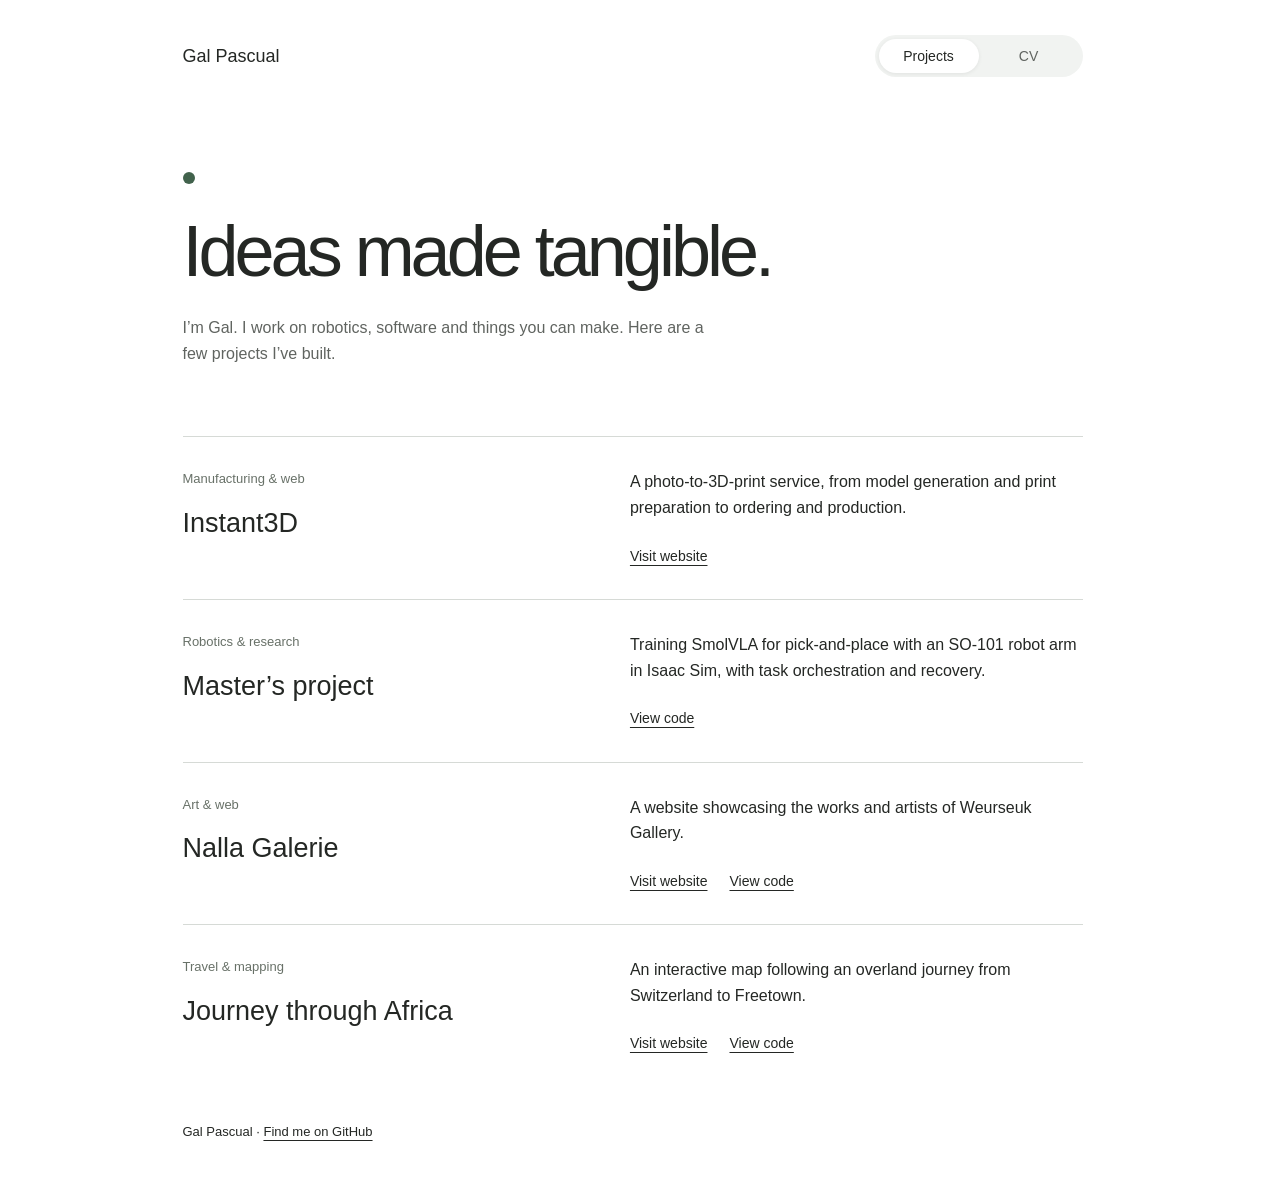
==== index.html @ 93d0b0d8 "Publish public portfolio and text-only CV" ====
<!doctype html>
<html lang="en"><meta charset="utf-8"><meta name="viewport" content="width=device-width, initial-scale=1"><title>Gal Pascual — Projects</title><meta name="description" content="Selected projects by Gal Pascual in robotics, web development and 3D printing."><link rel="stylesheet" href="style.css"><header class="site-header"><a class="name" href="./">Gal Pascual</a><nav class="tabs" data-active="projects" aria-label="Main navigation"><a href="./" aria-current="page">Projects</a><a href="cv/">CV</a></nav></header><main><section class="intro"><h1>Ideas made tangible.</h1><p>I’m Gal. I work on robotics, software and things you can make. Here are a few projects I’ve built.</p></section><section class="projects" aria-label="Selected projects"><article class="project"><div><span class="category">Manufacturing & web</span><h2>Instant3D</h2></div><div><p>A photo-to-3D-print service, from model generation and print preparation to ordering and production.</p><div class="links"><a href="https://instant3d.ch/">Visit website</a></div></div></article>
<article class="project"><div><span class="category">Robotics & research</span><h2>Master’s project</h2></div><div><p>Training SmolVLA for pick-and-place with an SO-101 robot arm in Isaac Sim, with task orchestration and recovery. </p><div class="links"><a href="https://github.com/CartmanRolex/MasterProject">View code</a></div></div></article>
<article class="project"><div><span class="category">Art & web</span><h2>Nalla Galerie</h2></div><div><p>A website showcasing the works and artists of Weurseuk Gallery.</p><div class="links"><a href="https://galerieweurseuk.com/">Visit website</a><a href="https://github.com/CartmanRolex/Nalla-Galerie">View code</a></div></div></article>
<article class="project"><div><span class="category">Travel & mapping</span><h2>Journey through Africa</h2></div><div><p>An interactive map following an overland journey from Switzerland to Freetown.</p><div class="links"><a href="https://cartmanrolex.github.io/AfricaTrip/">Visit website</a><a href="https://github.com/CartmanRolex/AfricaTrip">View code</a></div></div></article>
</section></main><footer>Gal Pascual · <a href="https://github.com/CartmanRolex">Find me on GitHub</a></footer></html>
---- style.css ----
*{box-sizing:border-box}html{overflow-y:scroll;scrollbar-gutter:stable}body{margin:0;background:#fff;color:#242724;font:16px/1.6 Arial,sans-serif}a{color:inherit;text-underline-offset:4px}a:hover{text-decoration-thickness:2px}a:focus-visible{outline:3px solid #41624c;outline-offset:5px}.site-header,main,footer{width:calc(100% - 48px);max-width:900px;margin:0 auto}.site-header{height:112px;display:flex;align-items:center;justify-content:space-between}.name{font-size:18px;text-decoration:none}.tabs{position:relative;display:grid;grid-template-columns:100px 100px;background:#f1f3f1;border-radius:24px;padding:4px;isolation:isolate}.tabs:before{content:'';position:absolute;top:4px;bottom:4px;left:4px;width:100px;background:white;border-radius:20px;box-shadow:0 1px 4px #00000012;z-index:-1}.tabs[data-active=cv]:before{transform:translateX(100px)}.tabs a{text-align:center;padding:6px 10px;font-size:14px;text-decoration:none;color:#606460}.tabs a[aria-current]{color:#242724}.intro{padding:60px 0 70px}.intro:before{content:'';display:block;width:12px;height:12px;background:#41624c;border-radius:50%;margin-bottom:28px}h1,h2,h3,p{margin:0}h1{font-size:72px;line-height:1.1;letter-spacing:-4px;font-weight:400}p{line-height:1.6;max-width:60ch}.intro p{margin-top:24px;color:#606460}.project{display:grid;grid-template-columns:1fr 1.1fr;padding:32px 0;border-top:1px solid #d6dad6;gap:36px}.project h2,.cv-section h2{font-size:27px;font-weight:400;line-height:1.3}.category{display:block;font-size:13px;color:#687168;margin-bottom:16px}.links{display:flex;gap:22px;margin-top:24px;font-size:14px}footer{padding:35px 0 50px;font-size:13px}.cv-section{border-top:1px solid #d6dad6;padding:32px 0}.cv-section h2{margin-bottom:28px}.cv-section article{margin-bottom:28px}.cv-section article:last-child{margin-bottom:0}.row{display:flex;justify-content:space-between;gap:25px}.row h3{font-size:18px;font-weight:400;line-height:1.6}.row span{flex-shrink:0;color:#606460;font-size:14px}.row p{color:#606460}.bullet{margin:12px 0 12px 18px;display:list-item;list-style:disc}.contact{margin-top:20px;font-size:14px}.contact a{margin-right:22px}@media(max-width:760px){.site-header{height:96px}.tabs{grid-template-columns:80px 80px}.tabs:before{width:80px}.tabs[data-active=cv]:before{transform:translateX(80px)}.intro{padding:38px 0}.intro h1{font-size:48px;letter-spacing:-2px}.project{display:block}.project p{margin-top:16px}.row{display:block}.row span{display:block;margin:4px 0}.row h3{max-width:60ch}}@media(prefers-reduced-motion:no-preference){@view-transition{navigation:auto}.tabs:before{view-transition-name:tab-indicator}.site-header{view-transition-name:site-header}}
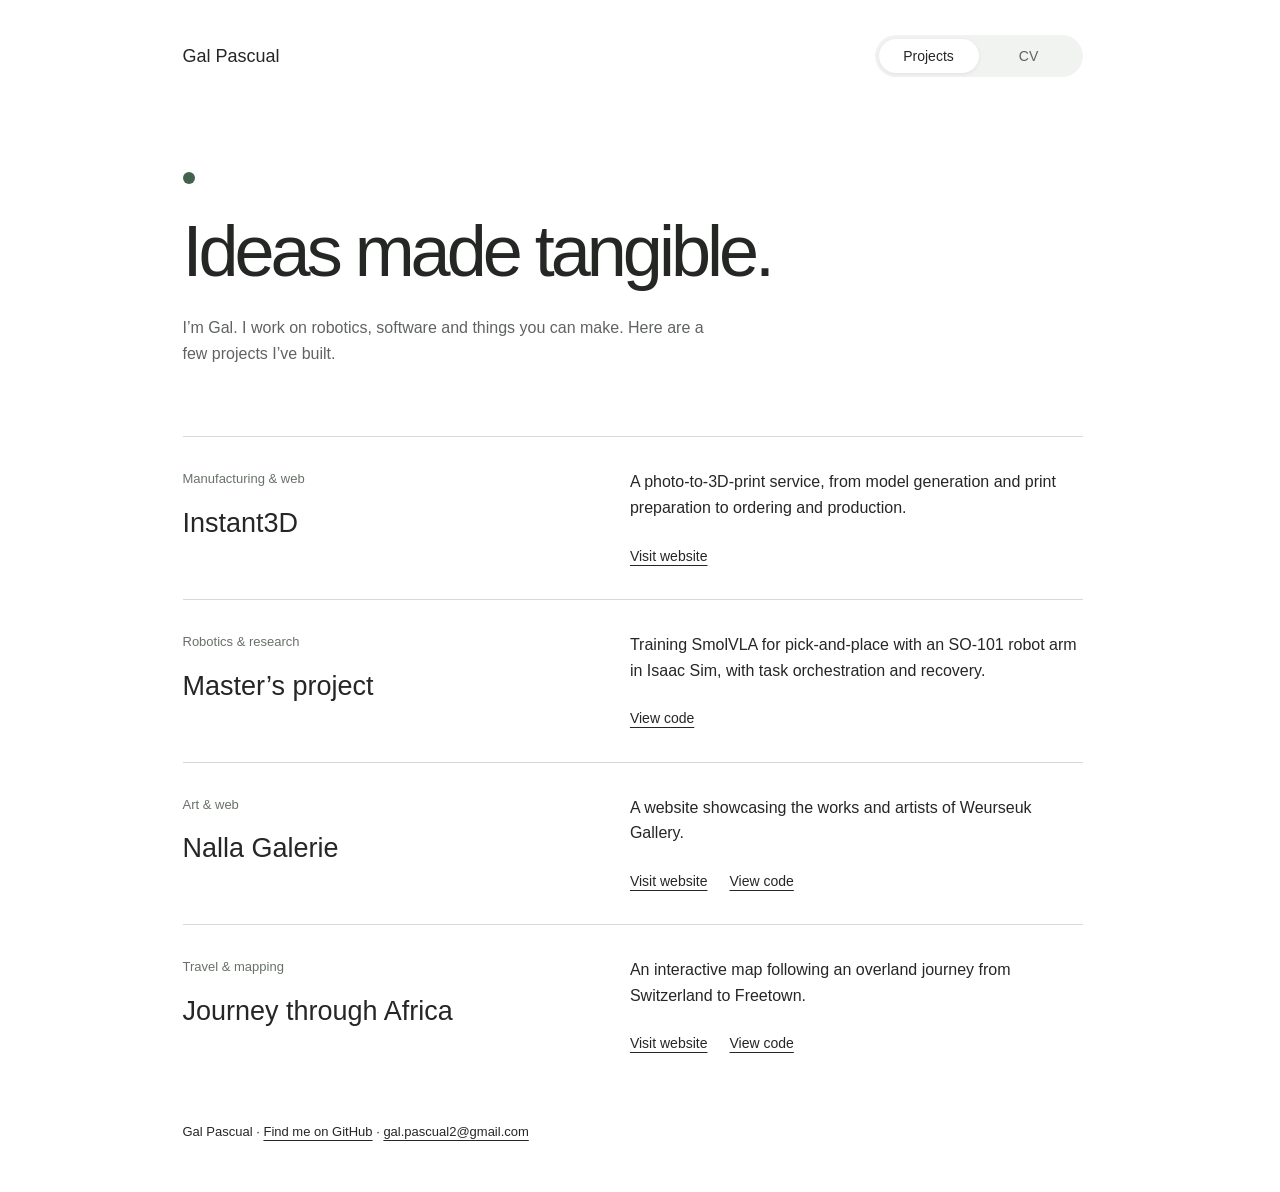
==== commit e1768318: "Separate CV coursework and place contact email in shared footer" ====
--- a/index.html
+++ b/index.html
@@ -3,4 +3,4 @@
 <article class="project"><div><span class="category">Robotics & research</span><h2>Master’s project</h2></div><div><p>Training SmolVLA for pick-and-place with an SO-101 robot arm in Isaac Sim, with task orchestration and recovery. </p><div class="links"><a href="https://github.com/CartmanRolex/MasterProject">View code</a></div></div></article>
 <article class="project"><div><span class="category">Art & web</span><h2>Nalla Galerie</h2></div><div><p>A website showcasing the works and artists of Weurseuk Gallery.</p><div class="links"><a href="https://galerieweurseuk.com/">Visit website</a><a href="https://github.com/CartmanRolex/Nalla-Galerie">View code</a></div></div></article>
 <article class="project"><div><span class="category">Travel & mapping</span><h2>Journey through Africa</h2></div><div><p>An interactive map following an overland journey from Switzerland to Freetown.</p><div class="links"><a href="https://cartmanrolex.github.io/AfricaTrip/">Visit website</a><a href="https://github.com/CartmanRolex/AfricaTrip">View code</a></div></div></article>
-</section></main><footer>Gal Pascual · <a href="https://github.com/CartmanRolex">Find me on GitHub</a></footer></html>+</section></main><footer>Gal Pascual · <a href="https://github.com/CartmanRolex">Find me on GitHub</a> · <a href="mailto:gal.pascual2@gmail.com">gal.pascual2@gmail.com</a></footer></html>
--- a/style.css
+++ b/style.css
@@ -1 +1,3 @@
 *{box-sizing:border-box}html{overflow-y:scroll;scrollbar-gutter:stable}body{margin:0;background:#fff;color:#242724;font:16px/1.6 Arial,sans-serif}a{color:inherit;text-underline-offset:4px}a:hover{text-decoration-thickness:2px}a:focus-visible{outline:3px solid #41624c;outline-offset:5px}.site-header,main,footer{width:calc(100% - 48px);max-width:900px;margin:0 auto}.site-header{height:112px;display:flex;align-items:center;justify-content:space-between}.name{font-size:18px;text-decoration:none}.tabs{position:relative;display:grid;grid-template-columns:100px 100px;background:#f1f3f1;border-radius:24px;padding:4px;isolation:isolate}.tabs:before{content:'';position:absolute;top:4px;bottom:4px;left:4px;width:100px;background:white;border-radius:20px;box-shadow:0 1px 4px #00000012;z-index:-1}.tabs[data-active=cv]:before{transform:translateX(100px)}.tabs a{text-align:center;padding:6px 10px;font-size:14px;text-decoration:none;color:#606460}.tabs a[aria-current]{color:#242724}.intro{padding:60px 0 70px}.intro:before{content:'';display:block;width:12px;height:12px;background:#41624c;border-radius:50%;margin-bottom:28px}h1,h2,h3,p{margin:0}h1{font-size:72px;line-height:1.1;letter-spacing:-4px;font-weight:400}p{line-height:1.6;max-width:60ch}.intro p{margin-top:24px;color:#606460}.project{display:grid;grid-template-columns:1fr 1.1fr;padding:32px 0;border-top:1px solid #d6dad6;gap:36px}.project h2,.cv-section h2{font-size:27px;font-weight:400;line-height:1.3}.category{display:block;font-size:13px;color:#687168;margin-bottom:16px}.links{display:flex;gap:22px;margin-top:24px;font-size:14px}footer{padding:35px 0 50px;font-size:13px}.cv-section{border-top:1px solid #d6dad6;padding:32px 0}.cv-section h2{margin-bottom:28px}.cv-section article{margin-bottom:28px}.cv-section article:last-child{margin-bottom:0}.row{display:flex;justify-content:space-between;gap:25px}.row h3{font-size:18px;font-weight:400;line-height:1.6}.row span{flex-shrink:0;color:#606460;font-size:14px}.row p{color:#606460}.bullet{margin:12px 0 12px 18px;display:list-item;list-style:disc}.contact{margin-top:20px;font-size:14px}.contact a{margin-right:22px}@media(max-width:760px){.site-header{height:96px}.tabs{grid-template-columns:80px 80px}.tabs:before{width:80px}.tabs[data-active=cv]:before{transform:translateX(80px)}.intro{padding:38px 0}.intro h1{font-size:48px;letter-spacing:-2px}.project{display:block}.project p{margin-top:16px}.row{display:block}.row span{display:block;margin:4px 0}.row h3{max-width:60ch}}@media(prefers-reduced-motion:no-preference){@view-transition{navigation:auto}.tabs:before{view-transition-name:tab-indicator}.site-header{view-transition-name:site-header}}
+
+.coursework{margin-top:28px}footer a{display:inline-block}
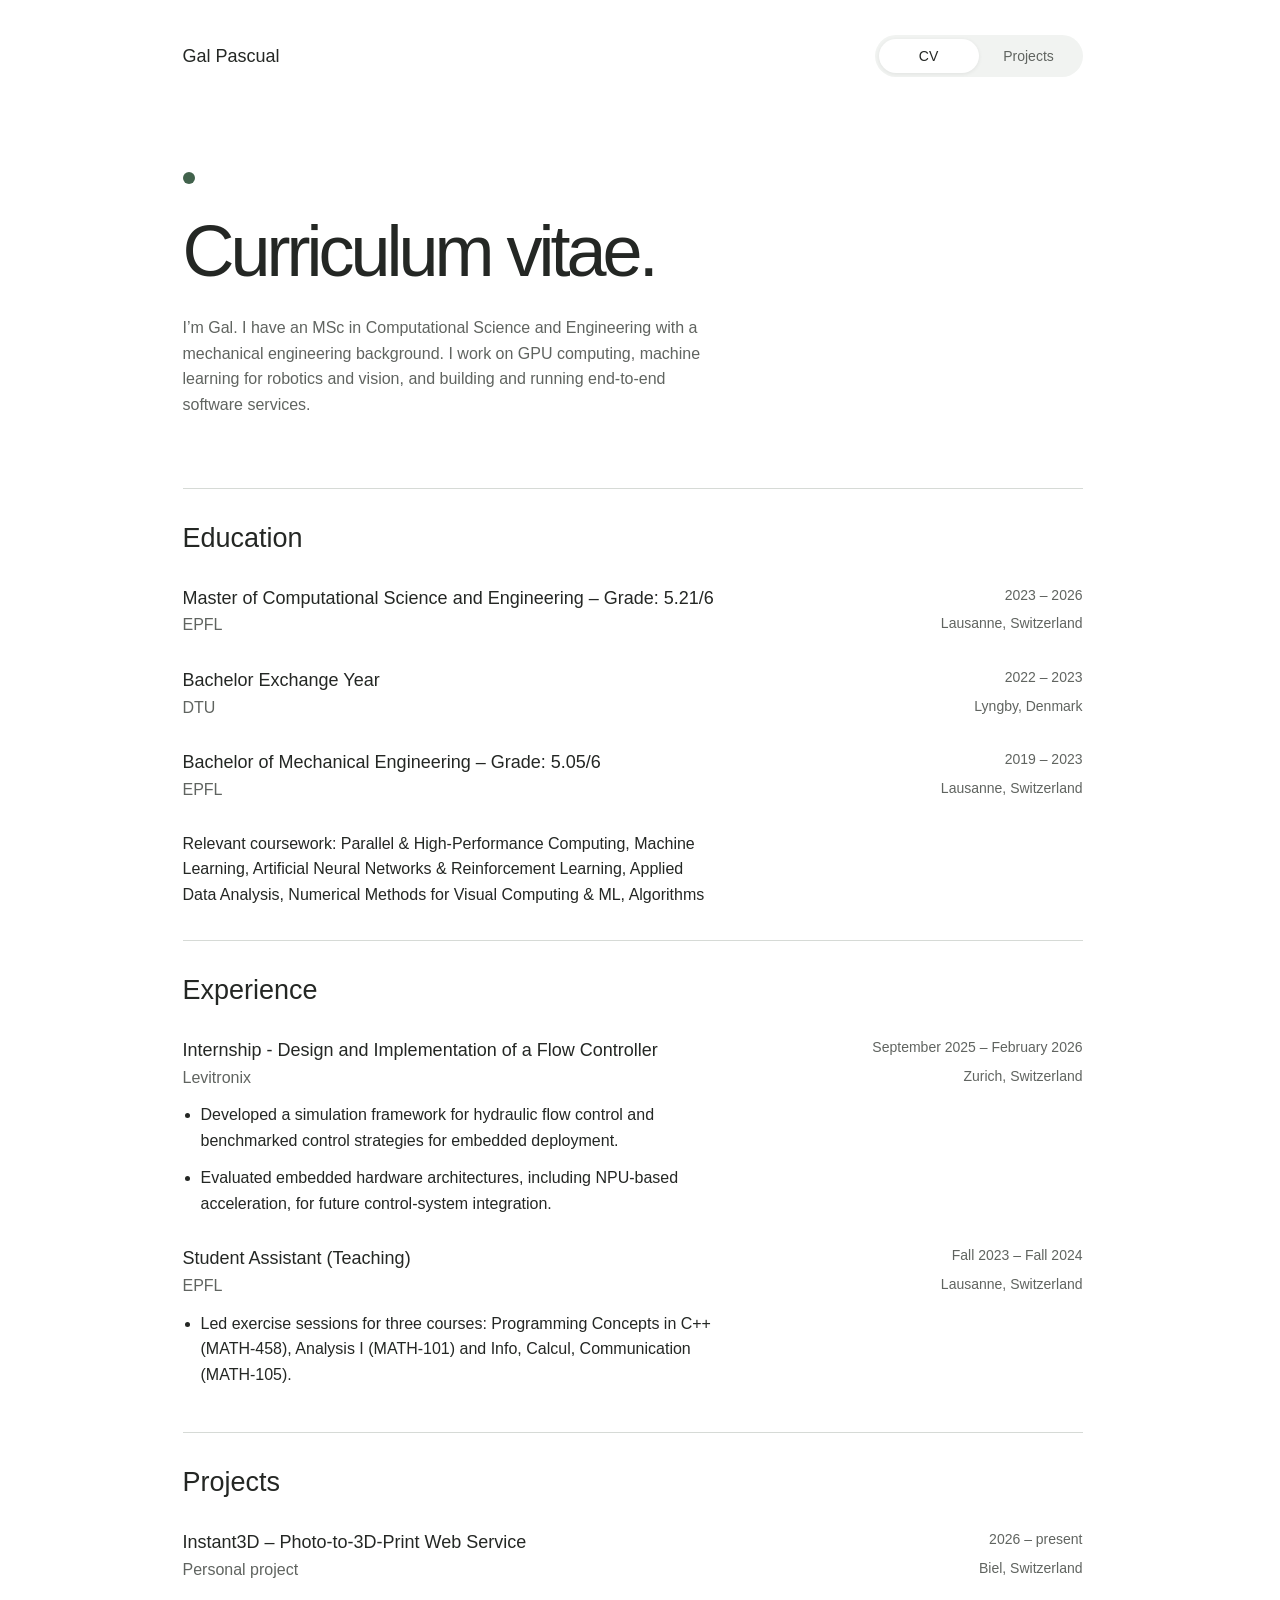
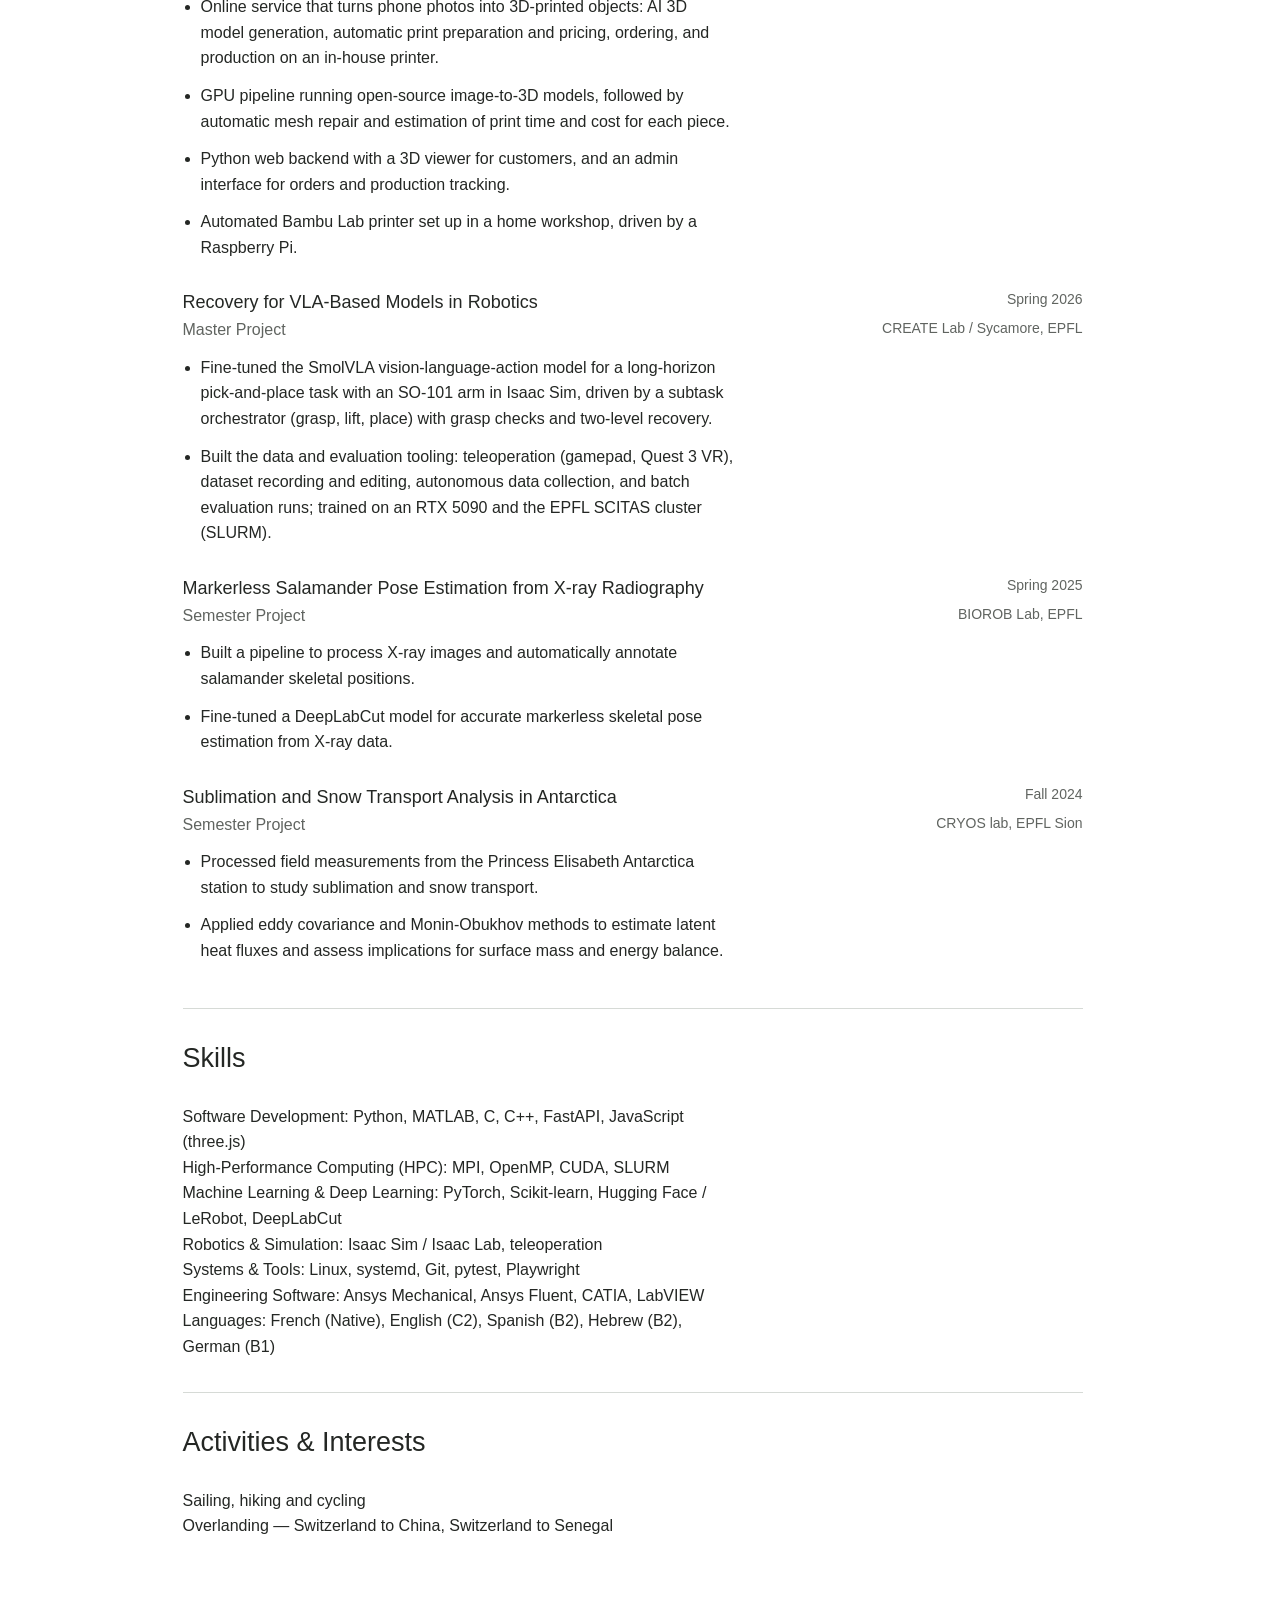
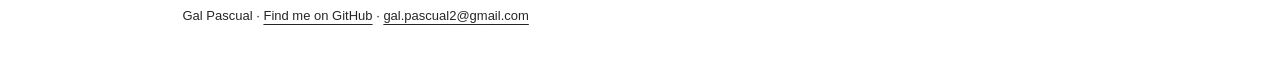
==== commit 4ed975c5: "Make CV the landing page and add project screenshots" ====
--- a/index.html
+++ b/index.html
@@ -1,6 +1 @@
-<!doctype html>
-<html lang="en"><meta charset="utf-8"><meta name="viewport" content="width=device-width, initial-scale=1"><title>Gal Pascual — Projects</title><meta name="description" content="Selected projects by Gal Pascual in robotics, web development and 3D printing."><link rel="stylesheet" href="style.css"><header class="site-header"><a class="name" href="./">Gal Pascual</a><nav class="tabs" data-active="projects" aria-label="Main navigation"><a href="./" aria-current="page">Projects</a><a href="cv/">CV</a></nav></header><main><section class="intro"><h1>Ideas made tangible.</h1><p>I’m Gal. I work on robotics, software and things you can make. Here are a few projects I’ve built.</p></section><section class="projects" aria-label="Selected projects"><article class="project"><div><span class="category">Manufacturing & web</span><h2>Instant3D</h2></div><div><p>A photo-to-3D-print service, from model generation and print preparation to ordering and production.</p><div class="links"><a href="https://instant3d.ch/">Visit website</a></div></div></article>
-<article class="project"><div><span class="category">Robotics & research</span><h2>Master’s project</h2></div><div><p>Training SmolVLA for pick-and-place with an SO-101 robot arm in Isaac Sim, with task orchestration and recovery. </p><div class="links"><a href="https://github.com/CartmanRolex/MasterProject">View code</a></div></div></article>
-<article class="project"><div><span class="category">Art & web</span><h2>Nalla Galerie</h2></div><div><p>A website showcasing the works and artists of Weurseuk Gallery.</p><div class="links"><a href="https://galerieweurseuk.com/">Visit website</a><a href="https://github.com/CartmanRolex/Nalla-Galerie">View code</a></div></div></article>
-<article class="project"><div><span class="category">Travel & mapping</span><h2>Journey through Africa</h2></div><div><p>An interactive map following an overland journey from Switzerland to Freetown.</p><div class="links"><a href="https://cartmanrolex.github.io/AfricaTrip/">Visit website</a><a href="https://github.com/CartmanRolex/AfricaTrip">View code</a></div></div></article>
-</section></main><footer>Gal Pascual · <a href="https://github.com/CartmanRolex">Find me on GitHub</a> · <a href="mailto:gal.pascual2@gmail.com">gal.pascual2@gmail.com</a></footer></html>+<!doctype html><html lang="en"><meta charset="utf-8"><meta name="viewport" content="width=device-width,initial-scale=1"><meta http-equiv="refresh" content="0;url=cv/"><title>Gal Pascual — CV</title><link rel="canonical" href="https://galpascual.ch/cv/"><a href="cv/">View CV</a></html>
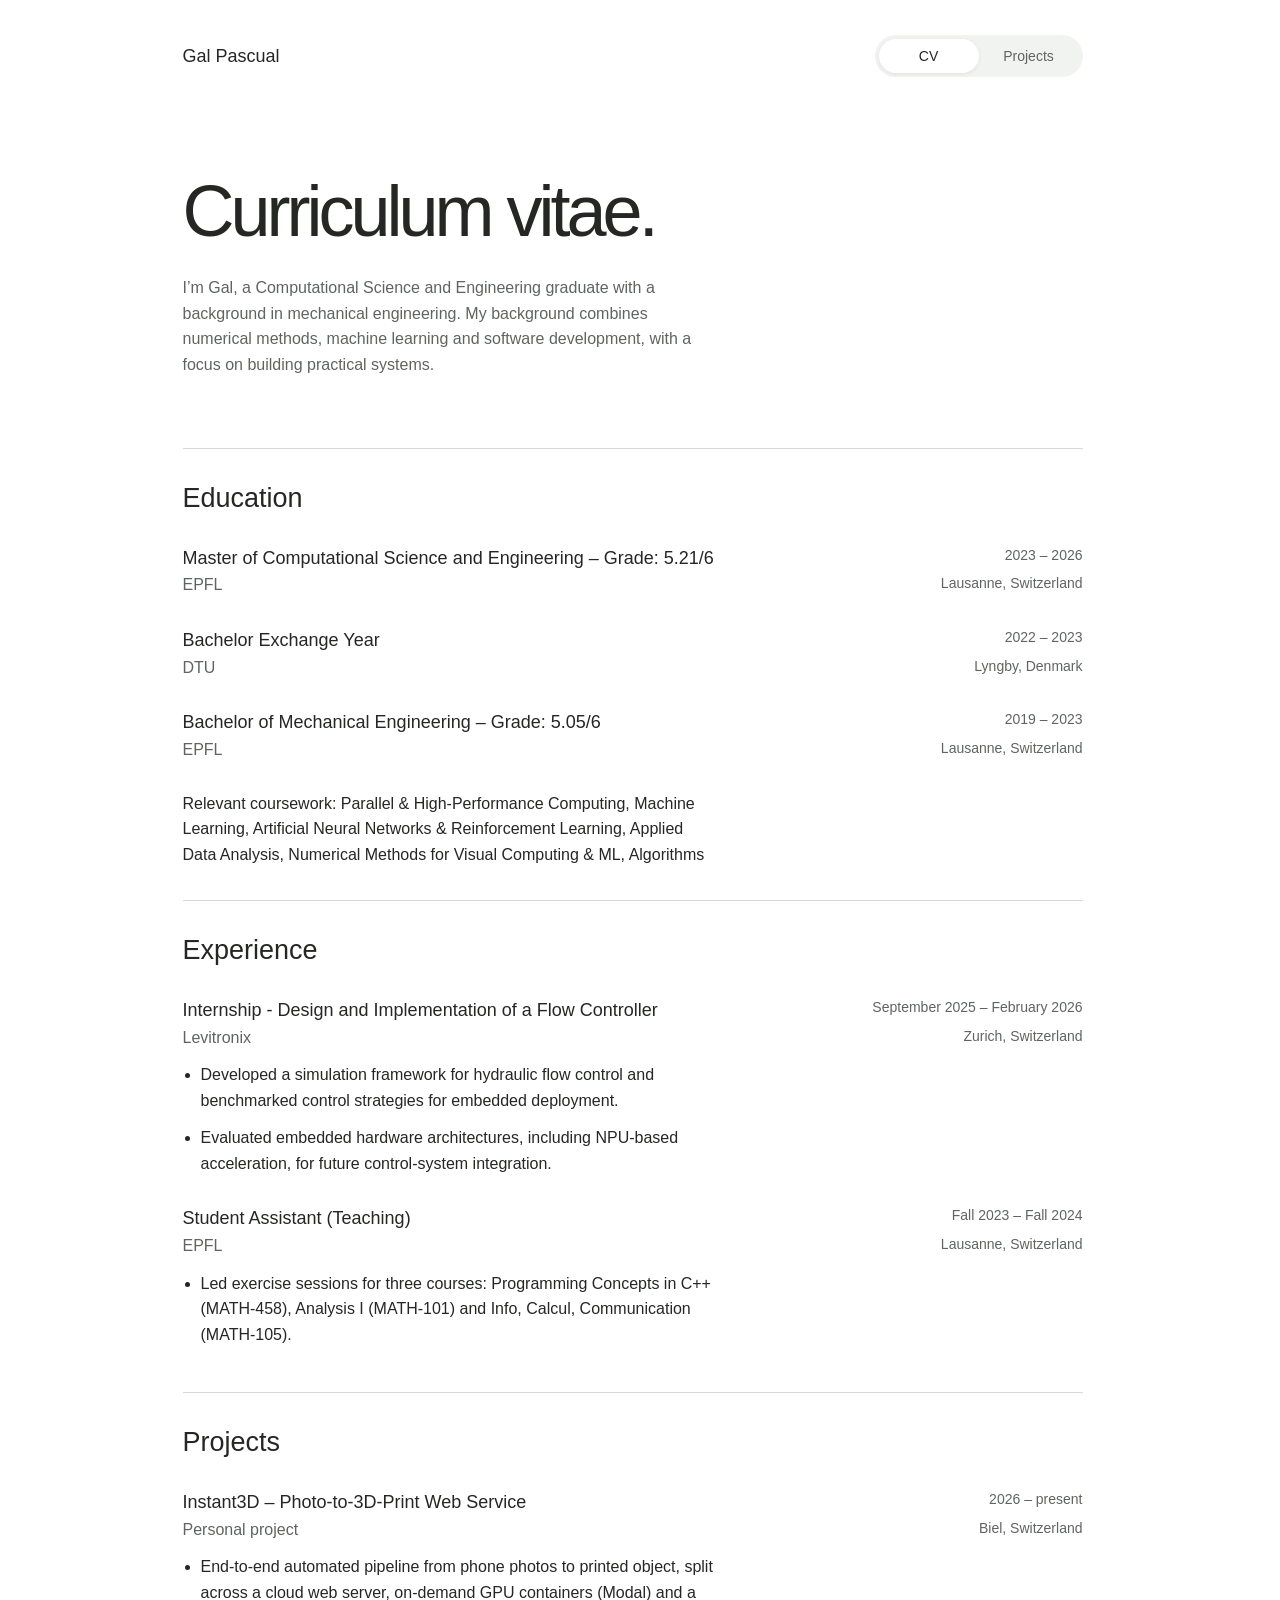
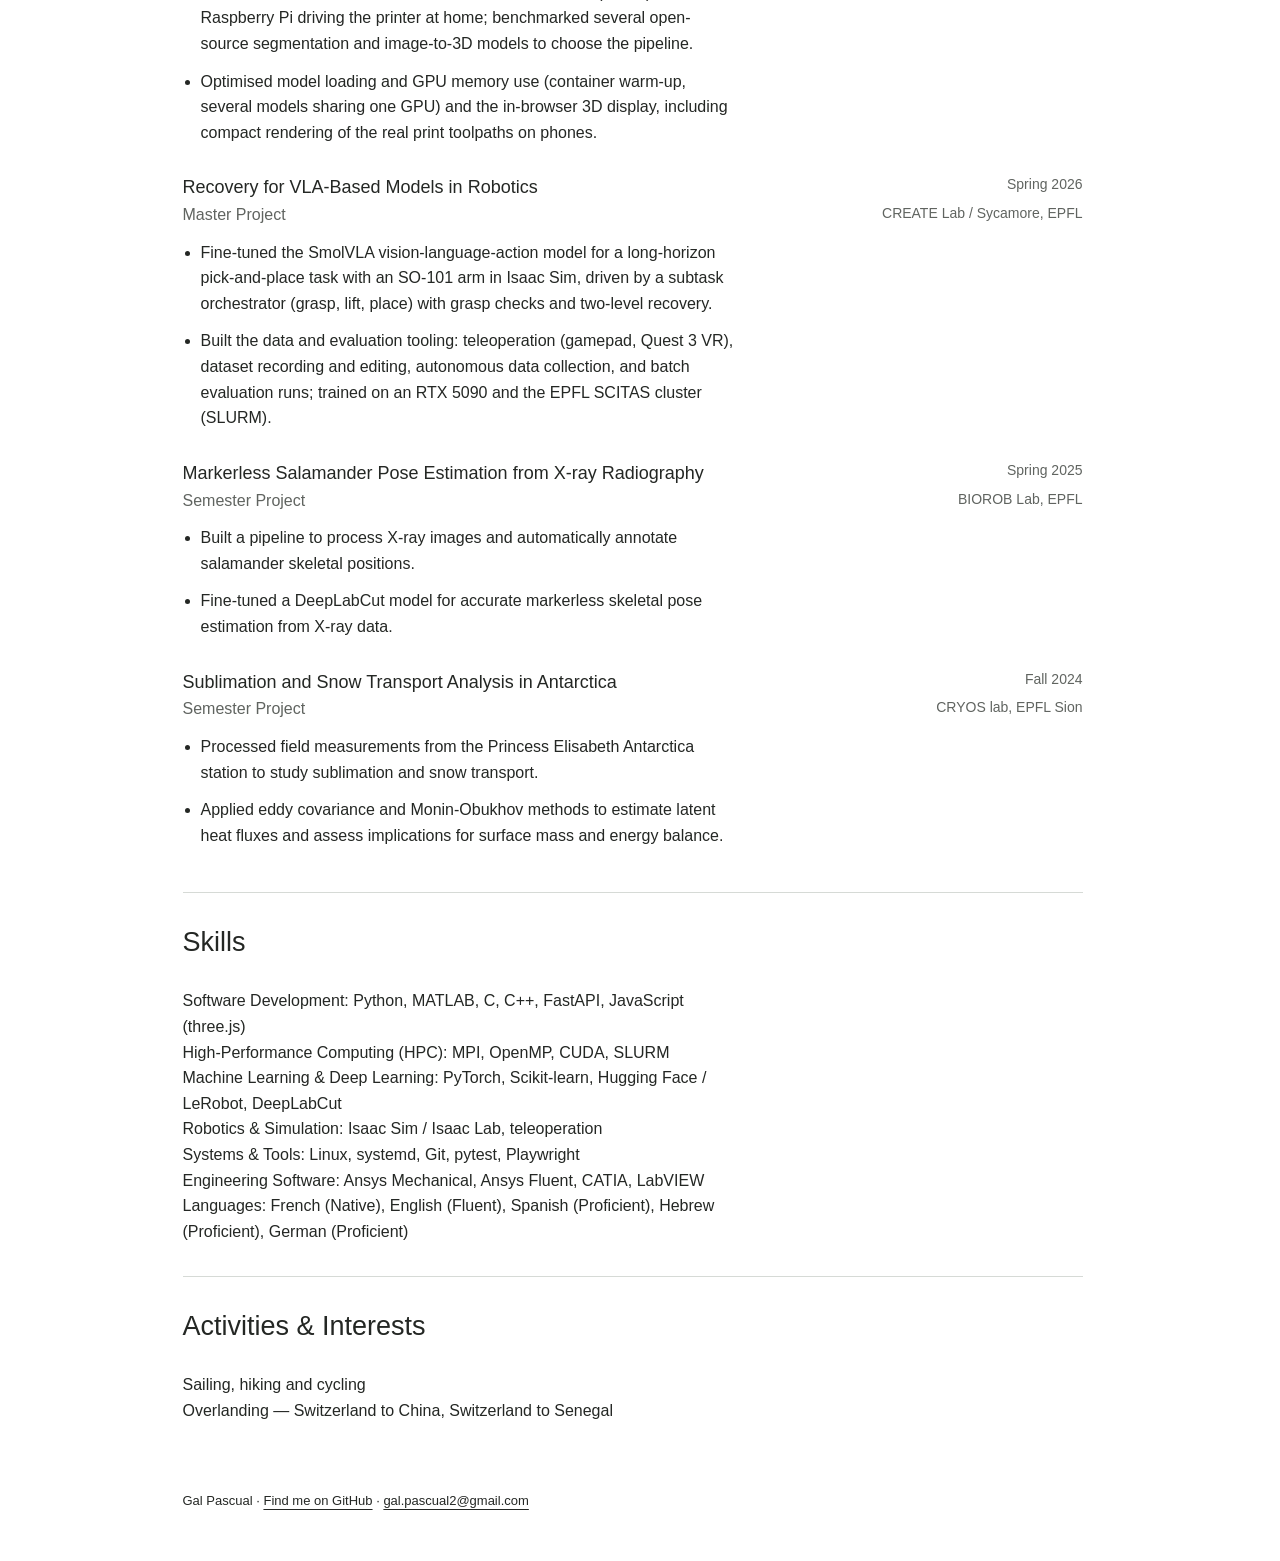
==== commit 4b0c7a22: "Home page: instant JS redirect to /cv/, no visible link flash Co-Authored-By: Claude Opus 5.5 <norep" ====
--- a/index.html
+++ b/index.html
@@ -1 +1 @@
-<!doctype html><html lang="en"><meta charset="utf-8"><meta name="viewport" content="width=device-width,initial-scale=1"><meta http-equiv="refresh" content="0;url=cv/"><title>Gal Pascual — CV</title><link rel="canonical" href="https://galpascual.ch/cv/"><a href="cv/">View CV</a></html>+<!doctype html><html lang="en"><head><meta charset="utf-8"><meta name="viewport" content="width=device-width,initial-scale=1"><title>Gal Pascual — CV</title><link rel="canonical" href="https://galpascual.ch/cv/"><script>location.replace('cv/' + location.search + location.hash)</script><meta http-equiv="refresh" content="0;url=cv/"><style>html,body{margin:0;background:#fff}</style></head><body><noscript><a href="cv/">View CV</a></noscript></body></html>
